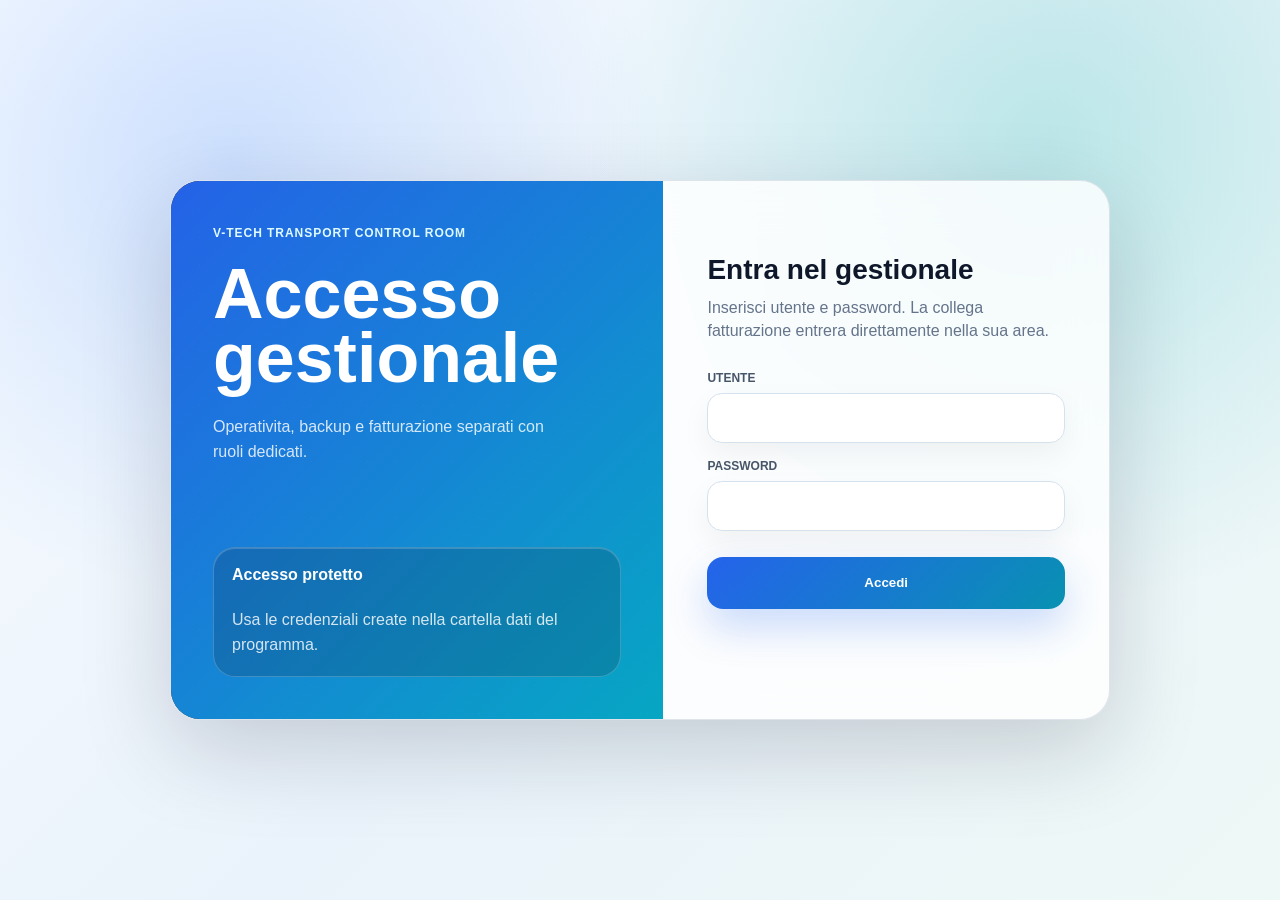
==== web/login.html @ 20620b18 "Add files via upload" ====
<!doctype html>
<html lang="it">
<head>
  <meta charset="utf-8" />
  <meta name="viewport" content="width=device-width, initial-scale=1" />
  <title>Accesso V-Tech</title>
  <style>
    * { box-sizing: border-box; }
    body {
      margin: 0;
      min-height: 100vh;
      display: grid;
      place-items: center;
      font-family: Inter, Segoe UI, Arial, sans-serif;
      color: #0f172a;
      background:
        radial-gradient(circle at 18% 18%, rgba(47,124,255,.20), transparent 34%),
        radial-gradient(circle at 82% 16%, rgba(20,184,166,.22), transparent 36%),
        linear-gradient(135deg, #f8fbff 0%, #eaf3fb 52%, #eef8f6 100%);
    }
    .login-shell {
      width: min(940px, calc(100vw - 32px));
      min-height: 540px;
      display: grid;
      grid-template-columns: 1.05fr .95fr;
      overflow: hidden;
      border: 1px solid rgba(148,163,184,.28);
      border-radius: 30px;
      background: rgba(255,255,255,.82);
      box-shadow: 0 30px 90px rgba(15,23,42,.18);
      backdrop-filter: blur(24px);
    }
    .brand-panel {
      position: relative;
      padding: 42px;
      color: #fff;
      background:
        linear-gradient(135deg, rgba(37,99,235,.98), rgba(6,182,212,.90)),
        #0f172a;
    }
    .brand-panel::after {
      content: "";
      position: absolute;
      inset: 0;
      background-image: linear-gradient(135deg, rgba(255,255,255,.14) 1px, transparent 1px);
      background-size: 28px 28px;
      opacity: .28;
    }
    .brand-panel > * { position: relative; z-index: 1; }
    .eyebrow {
      display: inline-flex;
      margin-bottom: 22px;
      color: #dffaff;
      font-size: 12px;
      font-weight: 900;
      letter-spacing: .08em;
      text-transform: uppercase;
    }
    h1 {
      margin: 0;
      font-size: clamp(42px, 6vw, 70px);
      line-height: .92;
      letter-spacing: 0;
    }
    .brand-panel p {
      max-width: 360px;
      margin: 24px 0 0;
      color: rgba(255,255,255,.82);
      font-size: 16px;
      line-height: 1.55;
    }
    .status-card {
      position: absolute;
      left: 42px;
      right: 42px;
      bottom: 42px;
      padding: 18px;
      border: 1px solid rgba(255,255,255,.20);
      border-radius: 22px;
      background: rgba(15,23,42,.18);
      box-shadow: inset 0 1px 0 rgba(255,255,255,.18);
    }
    .form-panel {
      display: flex;
      flex-direction: column;
      justify-content: center;
      padding: 44px;
    }
    h2 {
      margin: 0 0 10px;
      font-size: 28px;
      line-height: 1.1;
    }
    .form-panel p {
      margin: 0 0 28px;
      color: #64748b;
      line-height: 1.45;
    }
    label {
      display: grid;
      gap: 8px;
      margin-bottom: 16px;
      color: #475569;
      font-size: 12px;
      font-weight: 900;
      text-transform: uppercase;
    }
    input {
      width: 100%;
      height: 50px;
      border: 1px solid #d6e1ee;
      border-radius: 15px;
      padding: 0 16px;
      color: #0f172a;
      background: #fff;
      font: inherit;
      outline: none;
      box-shadow: 0 12px 30px rgba(15,23,42,.05);
    }
    input:focus {
      border-color: #14b8a6;
      box-shadow: 0 0 0 4px rgba(20,184,166,.14);
    }
    button {
      width: 100%;
      height: 52px;
      margin-top: 10px;
      border: 0;
      border-radius: 16px;
      color: #fff;
      background: linear-gradient(135deg, #2563eb, #0891b2);
      font-weight: 900;
      cursor: pointer;
      box-shadow: 0 18px 40px rgba(37,99,235,.24);
    }
    button:hover { transform: translateY(-1px); }
    .error {
      min-height: 22px;
      margin-top: 14px;
      color: #dc2626;
      font-size: 14px;
      font-weight: 700;
    }
    @media (max-width: 780px) {
      .login-shell { grid-template-columns: 1fr; }
      .brand-panel { min-height: 300px; }
      .status-card { position: relative; left: auto; right: auto; bottom: auto; margin-top: 36px; }
    }
  </style>
</head>
<body>
  <main class="login-shell">
    <section class="brand-panel">
      <span class="eyebrow">V-Tech Transport Control Room</span>
      <h1>Accesso<br />gestionale</h1>
      <p>Operativita, backup e fatturazione separati con ruoli dedicati.</p>
      <div class="status-card">
        <strong>Accesso protetto</strong>
        <p>Usa le credenziali create nella cartella dati del programma.</p>
      </div>
    </section>
    <section class="form-panel">
      <h2>Entra nel gestionale</h2>
      <p>Inserisci utente e password. La collega fatturazione entrera direttamente nella sua area.</p>
      <form id="loginForm">
        <label>
          Utente
          <input id="username" autocomplete="username" required />
        </label>
        <label>
          Password
          <input id="password" type="password" autocomplete="current-password" required />
        </label>
        <button type="submit">Accedi</button>
        <div class="error" id="error"></div>
      </form>
    </section>
  </main>
  <script>
    const form = document.querySelector("#loginForm");
    const errorBox = document.querySelector("#error");
    form.addEventListener("submit", async (event) => {
      event.preventDefault();
      errorBox.textContent = "";
      try {
        const response = await fetch("/api/login", {
          method: "POST",
          headers: { "Content-Type": "application/json" },
          body: JSON.stringify({
            username: document.querySelector("#username").value,
            password: document.querySelector("#password").value,
          }),
        });
        const payload = await response.json();
        if (!response.ok || payload.ok === false) {
          throw new Error(payload.error || "Accesso non riuscito.");
        }
        window.location.href = "/";
      } catch (error) {
        errorBox.textContent = error.message;
      }
    });
  </script>
</body>
</html>
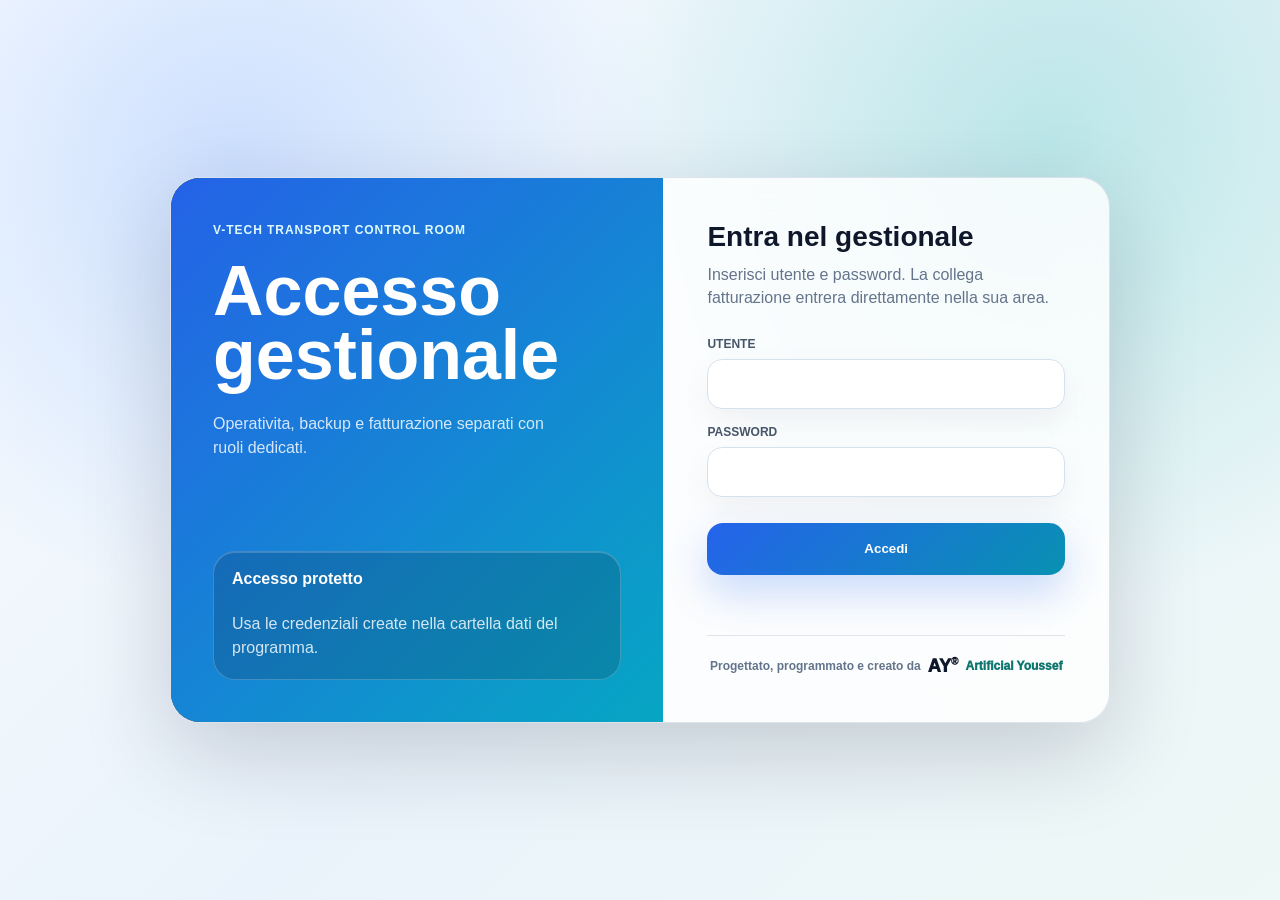
==== commit 9b450436: "Add files via upload" ====
--- a/web/login.html
+++ b/web/login.html
@@ -140,6 +140,35 @@
       color: #dc2626;
       font-size: 14px;
       font-weight: 700;
+    }
+    .login-signature {
+      display: flex;
+      flex-wrap: wrap;
+      align-items: center;
+      justify-content: center;
+      gap: 7px;
+      margin-top: 24px;
+      padding-top: 18px;
+      border-top: 1px solid rgba(148,163,184,.28);
+      color: #64748b;
+      font-size: 12px;
+      font-weight: 800;
+      line-height: 1.35;
+      text-align: center;
+    }
+    .login-signature strong {
+      color: #0f172a;
+      font-size: 18px;
+      font-weight: 950;
+    }
+    .login-signature sup {
+      font-size: 10px;
+      line-height: 0;
+    }
+    .login-signature em {
+      color: #0f766e;
+      font-style: normal;
+      font-weight: 950;
     }
     @media (max-width: 780px) {
       .login-shell { grid-template-columns: 1fr; }
@@ -174,6 +203,11 @@
         <button type="submit">Accedi</button>
         <div class="error" id="error"></div>
       </form>
+      <footer class="login-signature" aria-label="Crediti AY Artificial Youssef">
+        <span>Progettato, programmato e creato da</span>
+        <strong>AY<sup>&reg;</sup></strong>
+        <em>Artificial Youssef</em>
+      </footer>
     </section>
   </main>
   <script>
